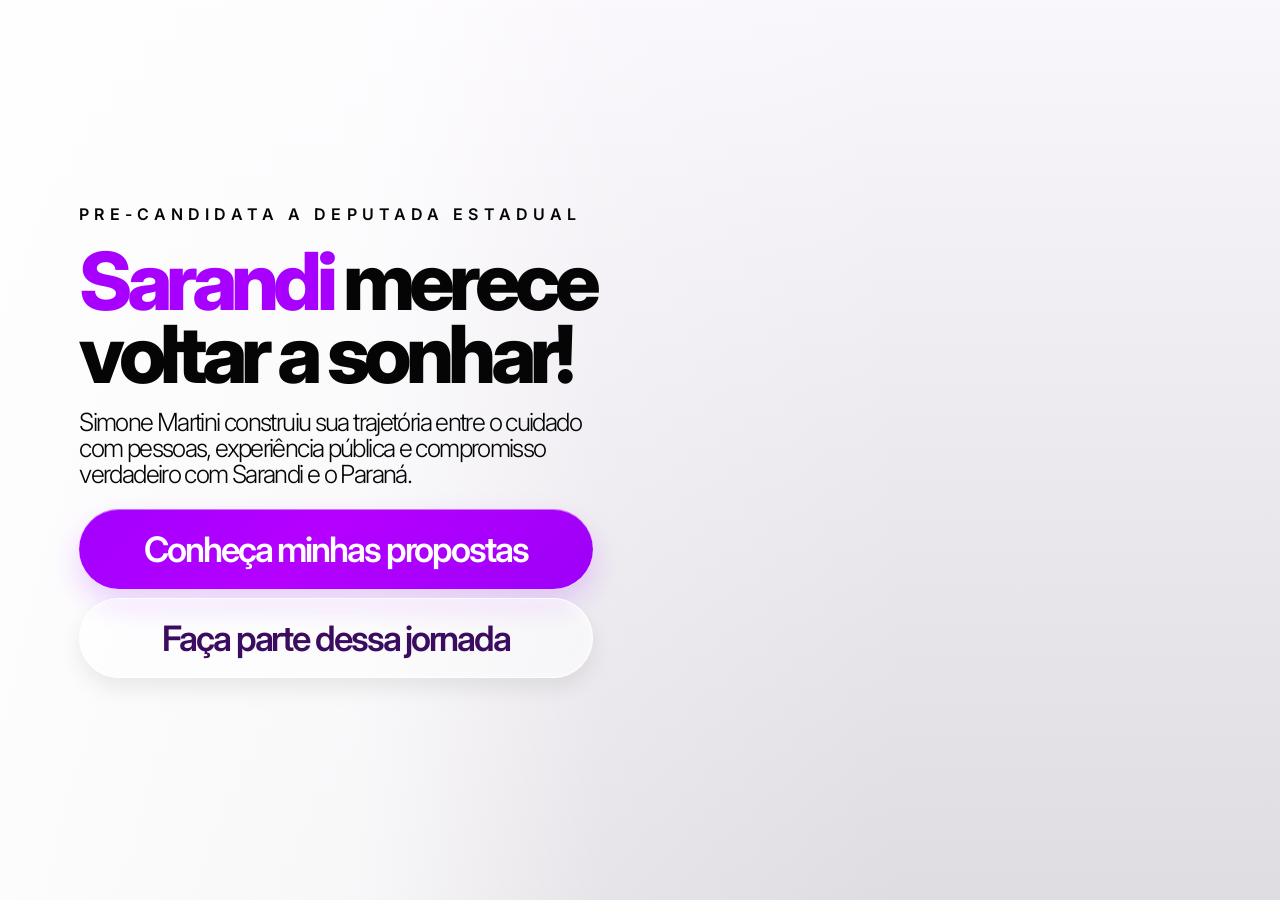
==== index.html @ bd4220bf "Add files via upload" ====
<!DOCTYPE html>
<html lang="pt-BR">
<head>
  <meta charset="UTF-8" />
  <meta name="viewport" content="width=device-width, initial-scale=1.0" />
  <meta name="description" content="Simone Martini - Pré-candidata a deputada estadual. Sarandi merece voltar a sonhar." />
  <title>Simone Martini | Pré-candidata a Deputada Estadual</title>

  <link rel="preconnect" href="https://fonts.googleapis.com">
  <link rel="preconnect" href="https://fonts.gstatic.com" crossorigin>
  <link href="https://fonts.googleapis.com/css2?family=Inter:wght@300;600;700;800&display=swap" rel="stylesheet">
  <link rel="stylesheet" href="assets/css/style.css" />
</head>
<body>
  <main class="page-wrapper">
    <section class="hero" id="inicio" aria-label="Primeira seção Simone Martini">
      <div class="hero__background" aria-hidden="true"></div>
      <div class="hero__overlay" aria-hidden="true"></div>

      <div class="hero__content">
        <p class="hero__eyebrow reveal reveal-1">Pre-candidata a deputada estadual</p>

        <h1 class="hero__title reveal reveal-2">
          <span>Sarandi</span> merece<br>
          voltar a sonhar!
        </h1>

        <p class="hero__subtitle reveal reveal-3">
          Simone Martini construiu sua trajetória entre o cuidado com pessoas, experiência pública e compromisso verdadeiro com Sarandi e o Paraná.
        </p>

        <div class="hero__actions reveal reveal-4">
          <a class="btn btn--primary" href="#propostas">Conheça minhas propostas</a>
          <a class="btn btn--secondary" href="#jornada">Faça parte dessa jornada</a>
        </div>
      </div>
    </section>
  </main>
</body>
</html>
---- assets/css/style.css ----
:root {
  --purple: #a700ff;
  --purple-dark: #3b0c5f;
  --text: #050505;
  --white: #ffffff;
  --soft-white: rgba(255, 255, 255, 0.82);
  --max-content: 1280px;
}

* {
  box-sizing: border-box;
  margin: 0;
  padding: 0;
}

html {
  scroll-behavior: smooth;
}

body {
  min-height: 100vh;
  font-family: "Inter", Arial, sans-serif;
  color: var(--text);
  background: #f8f4fb;
}

a {
  color: inherit;
  text-decoration: none;
}

.page-wrapper {
  width: 100%;
  overflow: hidden;
}

.hero {
  position: relative;
  min-height: 100vh;
  width: 100%;
  display: flex;
  align-items: center;
  isolation: isolate;
  overflow: hidden;
}

.hero__background {
  position: absolute;
  inset: 0;
  z-index: -3;
  background-image: url("../img/simone-hero.png");
  background-size: cover;
  background-position: center right;
  background-repeat: no-repeat;
  transform: scale(1.01);
}

.hero__overlay {
  position: absolute;
  inset: 0;
  z-index: -2;
  background:
    linear-gradient(90deg,
      rgba(255, 255, 255, 0.92) 0%,
      rgba(255, 255, 255, 0.78) 28%,
      rgba(255, 255, 255, 0.25) 47%,
      rgba(255, 255, 255, 0.02) 70%),
    linear-gradient(180deg,
      rgba(255, 255, 255, 0.16) 0%,
      rgba(0, 0, 0, 0.10) 100%);
}

.hero__content {
  width: min(100%, var(--max-content));
  margin: 0 auto;
  padding: 0 6.2vw;
  transform: translateY(-8px);
}

.hero__eyebrow {
  font-size: 16px;
  line-height: 1;
  letter-spacing: 0.32em;
  text-transform: uppercase;
  font-weight: 600;
  margin-bottom: 22px;
}

.hero__title {
  max-width: 640px;
  font-size: 80px;
  line-height: 0.92;
  letter-spacing: -0.07em;
  font-weight: 800;
  margin-bottom: 18px;
}

.hero__title span {
  color: var(--purple);
}

.hero__subtitle {
  max-width: 520px;
  font-size: 25px;
  line-height: 1.05;
  letter-spacing: -0.065em;
  font-weight: 300;
  margin-bottom: 22px;
}

.hero__actions {
  width: min(514px, 100%);
  display: flex;
  flex-direction: column;
  gap: 9px;
}

.btn {
  min-height: 80px;
  width: 100%;
  display: inline-flex;
  align-items: center;
  justify-content: center;
  border-radius: 999px;
  font-size: 35px;
  line-height: 1;
  font-weight: 600;
  letter-spacing: -0.06em;
  transition: transform 0.25s ease, filter 0.25s ease, background 0.25s ease;
  will-change: transform;
}

.btn:hover {
  transform: translateY(-3px);
  filter: brightness(1.03);
}

.btn--primary {
  color: var(--white);
  background: linear-gradient(135deg, #a300ff 0%, #b500ff 45%, #9d00f8 100%);
  box-shadow: inset 0 1px 0 rgba(255,255,255,0.44), 0 14px 30px rgba(148, 0, 255, 0.18);
}

.btn--secondary {
  color: var(--purple-dark);
  background: rgba(255, 255, 255, 0.50);
  border: 1.5px solid rgba(255, 255, 255, 0.95);
  box-shadow: inset 0 1px 16px rgba(255,255,255,0.45), 0 10px 22px rgba(0,0,0,0.08);
  backdrop-filter: blur(9px);
  -webkit-backdrop-filter: blur(9px);
}

.reveal {
  opacity: 0;
  filter: blur(14px);
  transform: translateY(28px);
  animation: cascadeReveal 0.92s cubic-bezier(.22,.85,.25,1) forwards;
}

.reveal-1 { animation-delay: 0.12s; }
.reveal-2 { animation-delay: 0.28s; }
.reveal-3 { animation-delay: 0.44s; }
.reveal-4 { animation-delay: 0.60s; }

@keyframes cascadeReveal {
  to {
    opacity: 1;
    filter: blur(0);
    transform: translateY(0);
  }
}

@media (max-width: 900px) {
  .hero {
    min-height: 100svh;
    align-items: flex-end;
  }

  .hero__background {
    background-size: auto 66%;
    background-position: center top;
    transform: scale(1);
  }

  .hero__overlay {
    background:
      linear-gradient(180deg,
        rgba(255, 214, 146, 0.08) 0%,
        rgba(255, 255, 255, 0.04) 28%,
        rgba(255, 255, 255, 0.68) 52%,
        rgba(251, 246, 255, 0.96) 67%,
        rgba(251, 246, 255, 1) 100%),
      linear-gradient(180deg,
        rgba(0, 0, 0, 0.02) 0%,
        rgba(0, 0, 0, 0.10) 40%,
        rgba(255, 255, 255, 0.00) 100%);
  }

  .hero__content {
    width: 100%;
    padding: 0 26px 66px;
    text-align: center;
    transform: translateY(0);
  }

  .hero__eyebrow {
    font-size: 8px;
    letter-spacing: 0.48em;
    margin-bottom: 16px;
  }

  .hero__title {
    max-width: 350px;
    margin: 0 auto 13px;
    font-size: 40px;
    line-height: 0.94;
    letter-spacing: -0.078em;
  }

  .hero__subtitle {
    max-width: 335px;
    margin: 0 auto 24px;
    font-size: 15px;
    line-height: 1.08;
    letter-spacing: -0.06em;
  }

  .hero__actions {
    width: 100%;
    gap: 10px;
  }

  .btn {
    min-height: 70px;
    font-size: 25px;
    letter-spacing: -0.06em;
  }

  .btn--secondary {
    border: 2px solid var(--purple-dark);
    background: rgba(255, 255, 255, 0.35);
  }
}

@media (max-width: 420px) {
  .hero__background {
    background-size: auto 63%;
  }

  .hero__content {
    padding-inline: 26px;
    padding-bottom: 66px;
  }
}

@media (min-width: 1281px) {
  .hero__content {
    padding-left: 80px;
    padding-right: 80px;
  }
}

@media (prefers-reduced-motion: reduce) {
  html {
    scroll-behavior: auto;
  }

  .reveal {
    opacity: 1;
    filter: none;
    transform: none;
    animation: none;
  }

  .btn {
    transition: none;
  }
}
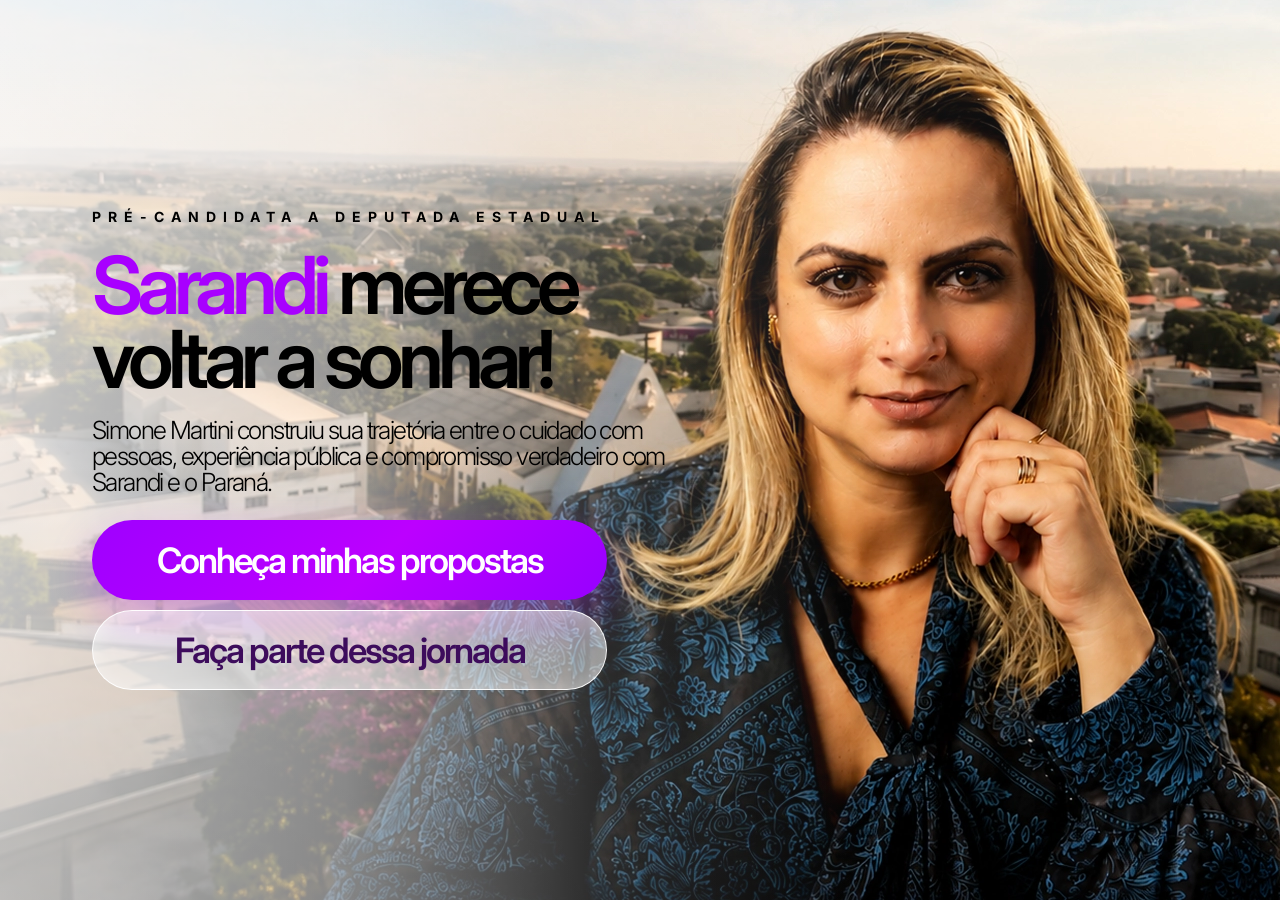
==== commit 6da2a5de: "Update index.html" ====
--- a/index.html
+++ b/index.html
@@ -3,22 +3,331 @@
 <head>
   <meta charset="UTF-8" />
   <meta name="viewport" content="width=device-width, initial-scale=1.0" />
+
+  <title>Simone Martini | Pré-candidata a Deputada Estadual</title>
   <meta name="description" content="Simone Martini - Pré-candidata a deputada estadual. Sarandi merece voltar a sonhar." />
-  <title>Simone Martini | Pré-candidata a Deputada Estadual</title>
 
   <link rel="preconnect" href="https://fonts.googleapis.com">
   <link rel="preconnect" href="https://fonts.gstatic.com" crossorigin>
   <link href="https://fonts.googleapis.com/css2?family=Inter:wght@300;600;700;800&display=swap" rel="stylesheet">
-  <link rel="stylesheet" href="assets/css/style.css" />
+
+  <style>
+    :root {
+      --purple: #a800ff;
+      --purple-dark: #3d0c5c;
+      --black: #050505;
+      --white: #ffffff;
+    }
+
+    * {
+      margin: 0;
+      padding: 0;
+      box-sizing: border-box;
+    }
+
+    html {
+      scroll-behavior: smooth;
+    }
+
+    body {
+      font-family: "Inter", sans-serif;
+      background: #f7f1fb;
+      color: var(--black);
+      overflow-x: hidden;
+    }
+
+    a {
+      color: inherit;
+      text-decoration: none;
+    }
+
+    .hero {
+      position: relative;
+      width: 100%;
+      min-height: 100vh;
+      overflow: hidden;
+      display: flex;
+      align-items: center;
+    }
+
+    .hero__media {
+      position: absolute;
+      inset: 0;
+      z-index: 1;
+    }
+
+    .hero__media img {
+      width: 100%;
+      height: 100%;
+      object-fit: cover;
+      object-position: center center;
+      display: block;
+    }
+
+    .hero::before {
+      content: "";
+      position: absolute;
+      inset: 0;
+      z-index: 2;
+      background:
+        linear-gradient(
+          90deg,
+          rgba(255,255,255,0.78) 0%,
+          rgba(255,255,255,0.58) 27%,
+          rgba(255,255,255,0.18) 47%,
+          rgba(255,255,255,0.00) 68%
+        );
+      pointer-events: none;
+    }
+
+    .hero::after {
+      content: "";
+      position: absolute;
+      inset: 0;
+      z-index: 3;
+      background:
+        linear-gradient(
+          180deg,
+          rgba(255,255,255,0.08) 0%,
+          rgba(255,255,255,0.00) 48%,
+          rgba(0,0,0,0.10) 100%
+        );
+      pointer-events: none;
+    }
+
+    .hero__content {
+      position: relative;
+      z-index: 4;
+      width: min(100%, 1280px);
+      margin: 0 auto;
+      padding: 0 0 0 92px;
+      max-width: 1280px;
+    }
+
+    .hero__eyebrow {
+      font-size: 14px;
+      line-height: 1;
+      font-weight: 700;
+      letter-spacing: 7px;
+      text-transform: uppercase;
+      margin-bottom: 24px;
+      color: #000;
+    }
+
+    .hero__title {
+      font-size: 80px;
+      line-height: 0.92;
+      letter-spacing: -6px;
+      font-weight: 600;
+      color: #000;
+      margin-bottom: 22px;
+      max-width: 650px;
+    }
+
+    .hero__title span {
+      color: var(--purple);
+    }
+
+    .hero__subtitle {
+      font-size: 25px;
+      line-height: 1.04;
+      font-weight: 300;
+      letter-spacing: -1.6px;
+      max-width: 575px;
+      color: #000;
+      margin-bottom: 25px;
+    }
+
+    .hero__actions {
+      display: flex;
+      flex-direction: column;
+      gap: 10px;
+      width: 515px;
+      max-width: 100%;
+    }
+
+    .btn {
+      width: 100%;
+      min-height: 80px;
+      border-radius: 999px;
+      display: flex;
+      align-items: center;
+      justify-content: center;
+      font-size: 35px;
+      line-height: 1;
+      font-weight: 600;
+      letter-spacing: -2px;
+      transition: transform .25s ease, filter .25s ease, background .25s ease;
+      will-change: transform;
+    }
+
+    .btn:hover {
+      transform: translateY(-3px);
+      filter: brightness(1.04);
+    }
+
+    .btn--primary {
+      color: #fff;
+      background: linear-gradient(135deg, #9f00ff 0%, #bc00ff 55%, #9700ff 100%);
+      box-shadow: 0 18px 45px rgba(160, 0, 255, 0.28);
+    }
+
+    .btn--secondary {
+      color: var(--purple-dark);
+      background: rgba(255,255,255,0.45);
+      border: 1.8px solid rgba(255,255,255,0.95);
+      backdrop-filter: blur(14px);
+      -webkit-backdrop-filter: blur(14px);
+      box-shadow: inset 0 0 20px rgba(255,255,255,0.35);
+    }
+
+    .reveal {
+      opacity: 0;
+      filter: blur(18px);
+      transform: translateY(34px);
+      animation: cascadeReveal .9s cubic-bezier(.2,.75,.22,1) forwards;
+    }
+
+    .reveal-1 { animation-delay: .12s; }
+    .reveal-2 { animation-delay: .28s; }
+    .reveal-3 { animation-delay: .44s; }
+    .reveal-4 { animation-delay: .60s; }
+
+    @keyframes cascadeReveal {
+      to {
+        opacity: 1;
+        filter: blur(0);
+        transform: translateY(0);
+      }
+    }
+
+    @media (max-width: 900px) {
+      .hero {
+        min-height: 100svh;
+        align-items: flex-end;
+        background: #f9f2fb;
+      }
+
+      .hero__media img {
+        object-position: top center;
+      }
+
+      .hero::before {
+        background:
+          linear-gradient(
+            180deg,
+            rgba(0,0,0,0.00) 0%,
+            rgba(0,0,0,0.02) 36%,
+            rgba(247,241,251,0.35) 50%,
+            rgba(247,241,251,0.84) 61%,
+            rgba(247,241,251,0.98) 76%,
+            #f7f1fb 100%
+          );
+      }
+
+      .hero::after {
+        background:
+          radial-gradient(
+            circle at 50% 58%,
+            rgba(255,255,255,0.68) 0%,
+            rgba(255,255,255,0.26) 26%,
+            rgba(255,255,255,0.00) 48%
+          );
+        backdrop-filter: blur(0px);
+        -webkit-backdrop-filter: blur(0px);
+      }
+
+      .hero__content {
+        width: 100%;
+        padding: 0 26px 54px;
+        text-align: center;
+        display: flex;
+        flex-direction: column;
+        align-items: center;
+      }
+
+      .hero__eyebrow {
+        font-size: 7px;
+        letter-spacing: 5px;
+        margin-bottom: 18px;
+        font-weight: 700;
+      }
+
+      .hero__title {
+        font-size: 40px;
+        line-height: 0.95;
+        letter-spacing: -3.2px;
+        margin-bottom: 15px;
+        max-width: 360px;
+      }
+
+      .hero__subtitle {
+        font-size: 15px;
+        line-height: 1.07;
+        letter-spacing: -0.9px;
+        max-width: 330px;
+        margin-bottom: 24px;
+      }
+
+      .hero__actions {
+        width: 100%;
+        gap: 12px;
+      }
+
+      .btn {
+        min-height: 70px;
+        font-size: 25px;
+        letter-spacing: -1.5px;
+      }
+
+      .btn--secondary {
+        border: 2px solid var(--purple-dark);
+        background: rgba(255,255,255,0.42);
+      }
+    }
+
+    @media (max-width: 390px) {
+      .hero__content {
+        padding-left: 22px;
+        padding-right: 22px;
+        padding-bottom: 44px;
+      }
+
+      .hero__title {
+        font-size: 38px;
+      }
+
+      .btn {
+        font-size: 23px;
+        min-height: 66px;
+      }
+    }
+
+    @media (prefers-reduced-motion: reduce) {
+      .reveal {
+        animation: none;
+        opacity: 1;
+        filter: none;
+        transform: none;
+      }
+
+      .btn {
+        transition: none;
+      }
+    }
+  </style>
 </head>
+
 <body>
-  <main class="page-wrapper">
+  <main>
     <section class="hero" id="inicio" aria-label="Primeira seção Simone Martini">
-      <div class="hero__background" aria-hidden="true"></div>
-      <div class="hero__overlay" aria-hidden="true"></div>
+      <picture class="hero__media" aria-hidden="true">
+        <source media="(max-width: 900px)" srcset="assets/img/PARTE 1 PHONE.webp">
+        <img src="assets/img/PARTE 1 DESKTOP.webp" alt="">
+      </picture>
 
       <div class="hero__content">
-        <p class="hero__eyebrow reveal reveal-1">Pre-candidata a deputada estadual</p>
+        <p class="hero__eyebrow reveal reveal-1">Pré-candidata a deputada estadual</p>
 
         <h1 class="hero__title reveal reveal-2">
           <span>Sarandi</span> merece<br>
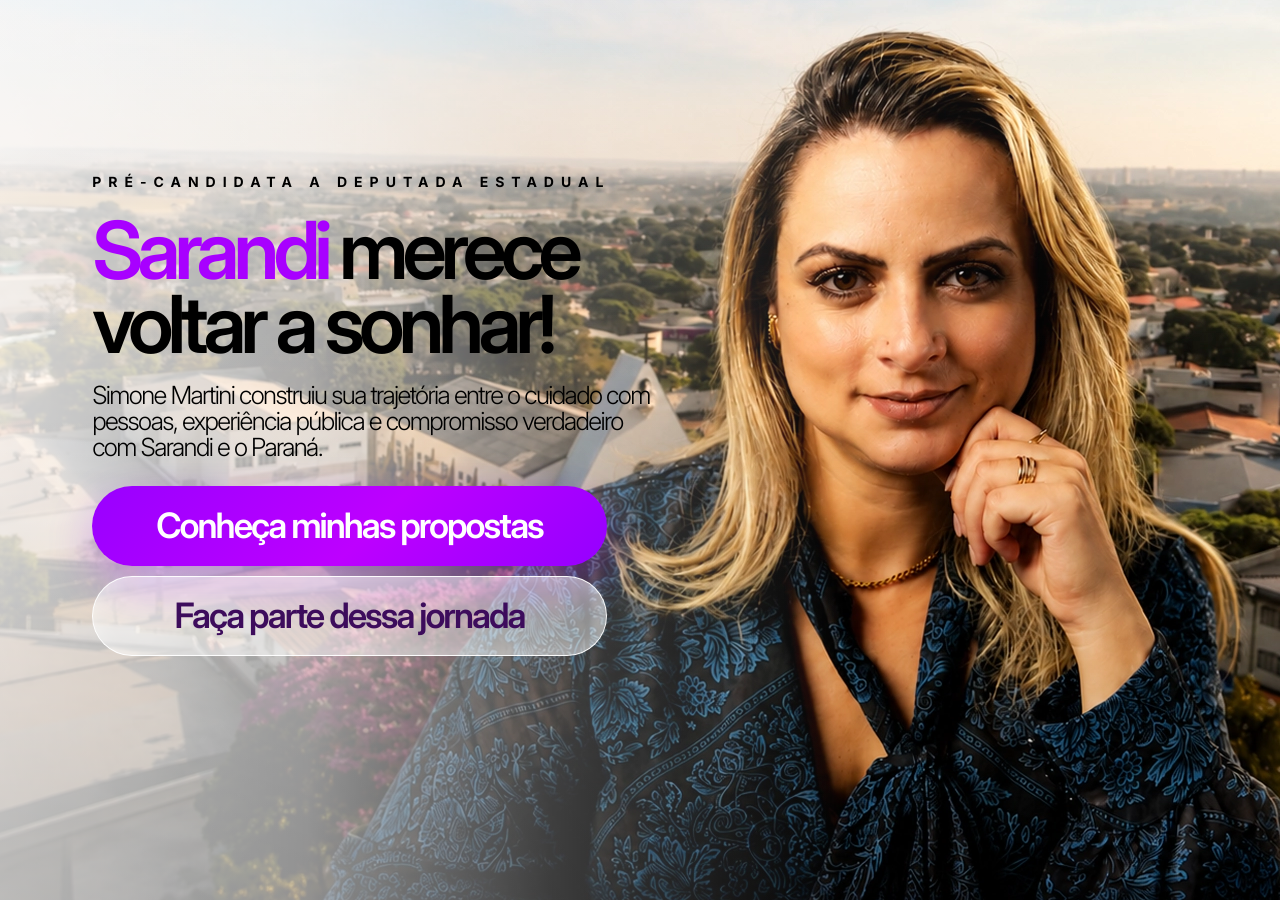
==== commit 7a7f5fa5: "Add files via upload" ====
--- a/index.html
+++ b/index.html
@@ -3,13 +3,12 @@
 <head>
   <meta charset="UTF-8" />
   <meta name="viewport" content="width=device-width, initial-scale=1.0" />
-
+  <meta name="description" content="Simone Martini - Pré-candidata a deputada estadual. Sarandi merece voltar a sonhar." />
   <title>Simone Martini | Pré-candidata a Deputada Estadual</title>
-  <meta name="description" content="Simone Martini - Pré-candidata a deputada estadual. Sarandi merece voltar a sonhar." />
-
-  <link rel="preconnect" href="https://fonts.googleapis.com">
-  <link rel="preconnect" href="https://fonts.gstatic.com" crossorigin>
-  <link href="https://fonts.googleapis.com/css2?family=Inter:wght@300;600;700;800&display=swap" rel="stylesheet">
+
+  <link rel="preconnect" href="https://fonts.googleapis.com" />
+  <link rel="preconnect" href="https://fonts.gstatic.com" crossorigin />
+  <link href="https://fonts.googleapis.com/css2?family=Inter:wght@300;600;700;800&display=swap" rel="stylesheet" />
 
   <style>
     :root {
@@ -17,6 +16,7 @@
       --purple-dark: #3d0c5c;
       --black: #050505;
       --white: #ffffff;
+      --page-bg: #f7f1fb;
     }
 
     * {
@@ -30,10 +30,13 @@
     }
 
     body {
-      font-family: "Inter", sans-serif;
-      background: #f7f1fb;
+      min-width: 320px;
+      font-family: "Inter", Arial, sans-serif;
+      background: var(--page-bg);
       color: var(--black);
       overflow-x: hidden;
+      -webkit-font-smoothing: antialiased;
+      text-rendering: geometricPrecision;
     }
 
     a {
@@ -45,83 +48,85 @@
       position: relative;
       width: 100%;
       min-height: 100vh;
+      min-height: 100svh;
       overflow: hidden;
       display: flex;
       align-items: center;
+      isolation: isolate;
+      background: var(--page-bg);
     }
 
     .hero__media {
       position: absolute;
       inset: 0;
-      z-index: 1;
+      z-index: -3;
     }
 
     .hero__media img {
       width: 100%;
       height: 100%;
+      display: block;
       object-fit: cover;
       object-position: center center;
-      display: block;
     }
 
     .hero::before {
       content: "";
       position: absolute;
       inset: 0;
-      z-index: 2;
+      z-index: -2;
+      pointer-events: none;
       background:
         linear-gradient(
           90deg,
-          rgba(255,255,255,0.78) 0%,
-          rgba(255,255,255,0.58) 27%,
-          rgba(255,255,255,0.18) 47%,
-          rgba(255,255,255,0.00) 68%
+          rgba(255, 255, 255, 0.82) 0%,
+          rgba(255, 255, 255, 0.66) 24%,
+          rgba(255, 255, 255, 0.28) 43%,
+          rgba(255, 255, 255, 0.00) 66%
         );
-      pointer-events: none;
     }
 
     .hero::after {
       content: "";
       position: absolute;
       inset: 0;
-      z-index: 3;
+      z-index: -1;
+      pointer-events: none;
       background:
         linear-gradient(
           180deg,
-          rgba(255,255,255,0.08) 0%,
-          rgba(255,255,255,0.00) 48%,
-          rgba(0,0,0,0.10) 100%
+          rgba(255, 255, 255, 0.06) 0%,
+          rgba(255, 255, 255, 0.00) 46%,
+          rgba(0, 0, 0, 0.14) 100%
         );
-      pointer-events: none;
     }
 
     .hero__content {
-      position: relative;
-      z-index: 4;
       width: min(100%, 1280px);
       margin: 0 auto;
-      padding: 0 0 0 92px;
-      max-width: 1280px;
+      padding-left: clamp(52px, 7.2vw, 96px);
+      padding-right: 32px;
+      transform: translateY(-34px);
     }
 
     .hero__eyebrow {
+      margin-bottom: 24px;
       font-size: 14px;
       line-height: 1;
       font-weight: 700;
       letter-spacing: 7px;
       text-transform: uppercase;
-      margin-bottom: 24px;
-      color: #000;
+      color: #000000;
     }
 
     .hero__title {
+      max-width: 660px;
+      margin-bottom: 22px;
       font-size: 80px;
       line-height: 0.92;
+      font-weight: 600;
       letter-spacing: -6px;
-      font-weight: 600;
-      color: #000;
-      margin-bottom: 22px;
-      max-width: 650px;
+      color: #000000;
     }
 
     .hero__title span {
@@ -129,35 +134,37 @@
     }
 
     .hero__subtitle {
+      max-width: 575px;
+      margin-bottom: 25px;
       font-size: 25px;
       line-height: 1.04;
       font-weight: 300;
       letter-spacing: -1.6px;
-      max-width: 575px;
-      color: #000;
-      margin-bottom: 25px;
+      color: #000000;
     }
 
     .hero__actions {
+      width: 515px;
+      max-width: 100%;
       display: flex;
       flex-direction: column;
       gap: 10px;
-      width: 515px;
-      max-width: 100%;
     }
 
     .btn {
       width: 100%;
       min-height: 80px;
+      padding: 14px 28px;
       border-radius: 999px;
       display: flex;
       align-items: center;
       justify-content: center;
+      text-align: center;
       font-size: 35px;
       line-height: 1;
       font-weight: 600;
       letter-spacing: -2px;
-      transition: transform .25s ease, filter .25s ease, background .25s ease;
+      transition: transform 0.25s ease, filter 0.25s ease, box-shadow 0.25s ease;
       will-change: transform;
     }
 
@@ -167,31 +174,31 @@
     }
 
     .btn--primary {
-      color: #fff;
-      background: linear-gradient(135deg, #9f00ff 0%, #bc00ff 55%, #9700ff 100%);
+      color: #ffffff;
+      background: linear-gradient(135deg, #9900ff 0%, #bd00ff 54%, #9500ff 100%);
       box-shadow: 0 18px 45px rgba(160, 0, 255, 0.28);
     }
 
     .btn--secondary {
       color: var(--purple-dark);
-      background: rgba(255,255,255,0.45);
-      border: 1.8px solid rgba(255,255,255,0.95);
+      background: rgba(255, 255, 255, 0.43);
+      border: 1.8px solid rgba(255, 255, 255, 0.96);
+      box-shadow: inset 0 0 20px rgba(255, 255, 255, 0.35);
       backdrop-filter: blur(14px);
       -webkit-backdrop-filter: blur(14px);
-      box-shadow: inset 0 0 20px rgba(255,255,255,0.35);
     }
 
     .reveal {
       opacity: 0;
       filter: blur(18px);
       transform: translateY(34px);
-      animation: cascadeReveal .9s cubic-bezier(.2,.75,.22,1) forwards;
-    }
-
-    .reveal-1 { animation-delay: .12s; }
-    .reveal-2 { animation-delay: .28s; }
-    .reveal-3 { animation-delay: .44s; }
-    .reveal-4 { animation-delay: .60s; }
+      animation: cascadeReveal 0.9s cubic-bezier(.2,.75,.22,1) forwards;
+    }
+
+    .reveal-1 { animation-delay: 0.10s; }
+    .reveal-2 { animation-delay: 0.26s; }
+    .reveal-3 { animation-delay: 0.42s; }
+    .reveal-4 { animation-delay: 0.58s; }
 
     @keyframes cascadeReveal {
       to {
@@ -203,9 +210,9 @@
 
     @media (max-width: 900px) {
       .hero {
+        min-height: 100vh;
         min-height: 100svh;
         align-items: flex-end;
-        background: #f9f2fb;
       }
 
       .hero__media img {
@@ -216,11 +223,11 @@
         background:
           linear-gradient(
             180deg,
-            rgba(0,0,0,0.00) 0%,
-            rgba(0,0,0,0.02) 36%,
-            rgba(247,241,251,0.35) 50%,
-            rgba(247,241,251,0.84) 61%,
-            rgba(247,241,251,0.98) 76%,
+            rgba(0, 0, 0, 0.00) 0%,
+            rgba(0, 0, 0, 0.01) 34%,
+            rgba(247, 241, 251, 0.28) 49%,
+            rgba(247, 241, 251, 0.86) 62%,
+            rgba(247, 241, 251, 0.98) 77%,
             #f7f1fb 100%
           );
       }
@@ -229,17 +236,16 @@
         background:
           radial-gradient(
             circle at 50% 58%,
-            rgba(255,255,255,0.68) 0%,
-            rgba(255,255,255,0.26) 26%,
-            rgba(255,255,255,0.00) 48%
+            rgba(255, 255, 255, 0.66) 0%,
+            rgba(255, 255, 255, 0.28) 27%,
+            rgba(255, 255, 255, 0.00) 50%
           );
-        backdrop-filter: blur(0px);
-        -webkit-backdrop-filter: blur(0px);
       }
 
       .hero__content {
         width: 100%;
         padding: 0 26px 54px;
+        transform: none;
         text-align: center;
         display: flex;
         flex-direction: column;
@@ -247,26 +253,29 @@
       }
 
       .hero__eyebrow {
+        margin-bottom: 18px;
         font-size: 7px;
+        line-height: 1;
+        font-weight: 700;
         letter-spacing: 5px;
-        margin-bottom: 18px;
-        font-weight: 700;
       }
 
       .hero__title {
+        max-width: 360px;
+        margin-bottom: 15px;
         font-size: 40px;
         line-height: 0.95;
+        font-weight: 600;
         letter-spacing: -3.2px;
-        margin-bottom: 15px;
-        max-width: 360px;
       }
 
       .hero__subtitle {
+        max-width: 330px;
+        margin-bottom: 24px;
         font-size: 15px;
         line-height: 1.07;
+        font-weight: 300;
         letter-spacing: -0.9px;
-        max-width: 330px;
-        margin-bottom: 24px;
       }
 
       .hero__actions {
@@ -276,13 +285,18 @@
 
       .btn {
         min-height: 70px;
+        padding: 14px 22px;
         font-size: 25px;
+        line-height: 1;
+        font-weight: 600;
         letter-spacing: -1.5px;
       }
 
       .btn--secondary {
+        color: var(--purple-dark);
         border: 2px solid var(--purple-dark);
-        background: rgba(255,255,255,0.42);
+        background: rgba(255, 255, 255, 0.42);
+        box-shadow: inset 0 0 18px rgba(255, 255, 255, 0.35);
       }
     }
 
@@ -298,17 +312,27 @@
       }
 
       .btn {
+        min-height: 66px;
         font-size: 23px;
-        min-height: 66px;
+      }
+    }
+
+    @media (min-width: 1500px) {
+      .hero__content {
+        width: min(100%, 1440px);
       }
     }
 
     @media (prefers-reduced-motion: reduce) {
+      html {
+        scroll-behavior: auto;
+      }
+
       .reveal {
-        animation: none;
         opacity: 1;
         filter: none;
         transform: none;
+        animation: none;
       }
 
       .btn {
@@ -317,20 +341,19 @@
     }
   </style>
 </head>
-
 <body>
   <main>
     <section class="hero" id="inicio" aria-label="Primeira seção Simone Martini">
       <picture class="hero__media" aria-hidden="true">
-        <source media="(max-width: 900px)" srcset="assets/img/PARTE 1 PHONE.webp">
-        <img src="assets/img/PARTE 1 DESKTOP.webp" alt="">
+        <source media="(max-width: 900px)" srcset="assets/img/simone-mobile.webp" />
+        <img src="assets/img/simone-desktop.webp" alt="" loading="eager" decoding="async" />
       </picture>
 
       <div class="hero__content">
         <p class="hero__eyebrow reveal reveal-1">Pré-candidata a deputada estadual</p>
 
         <h1 class="hero__title reveal reveal-2">
-          <span>Sarandi</span> merece<br>
+          <span>Sarandi</span> merece<br />
           voltar a sonhar!
         </h1>
 
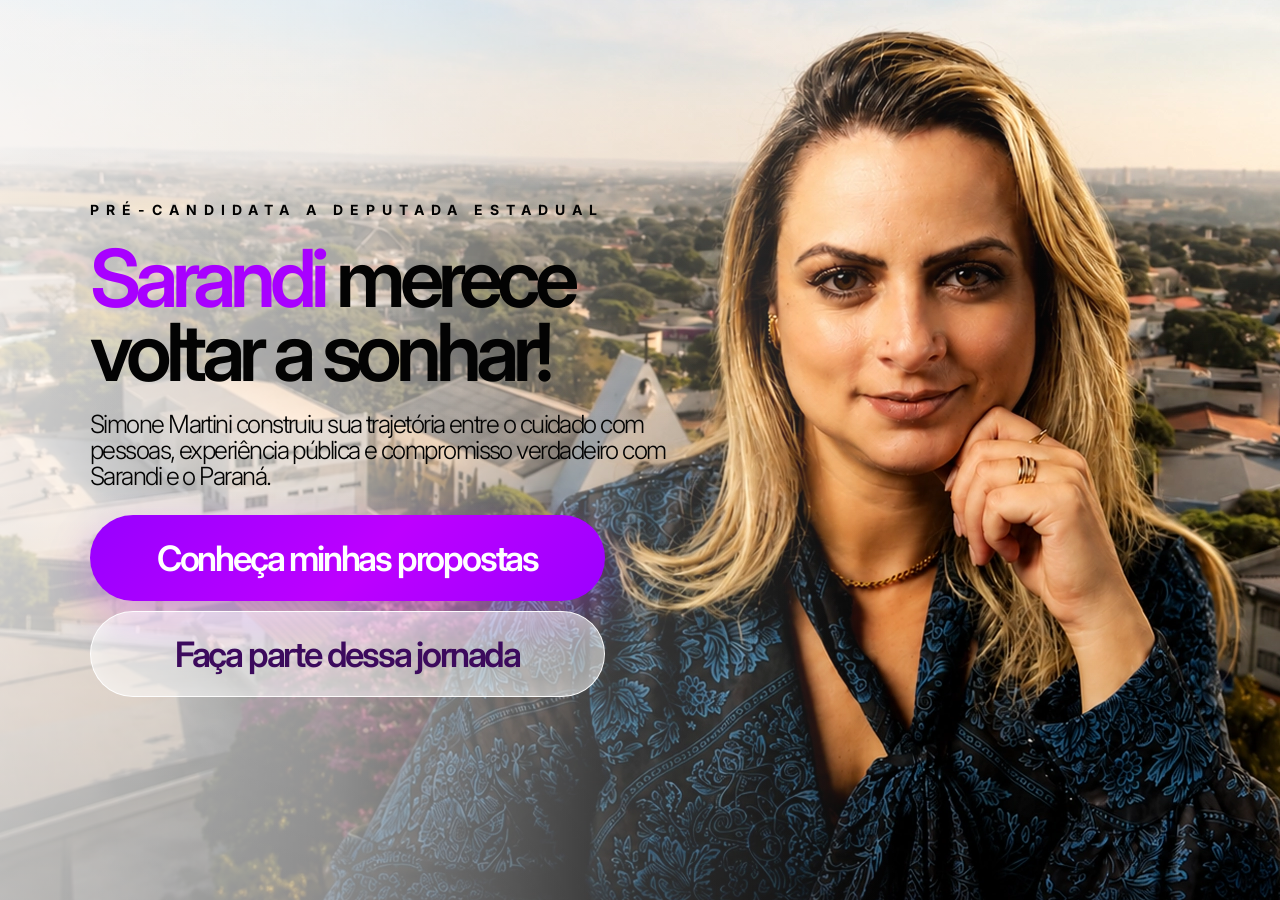
==== commit a8c8ed0f: "Add files via upload" ====
--- a/index.html
+++ b/index.html
@@ -3,66 +3,54 @@
 <head>
   <meta charset="UTF-8" />
   <meta name="viewport" content="width=device-width, initial-scale=1.0" />
+  <title>Simone Martini | Pré-candidata a Deputada Estadual</title>
   <meta name="description" content="Simone Martini - Pré-candidata a deputada estadual. Sarandi merece voltar a sonhar." />
-  <title>Simone Martini | Pré-candidata a Deputada Estadual</title>
-
-  <link rel="preconnect" href="https://fonts.googleapis.com" />
-  <link rel="preconnect" href="https://fonts.gstatic.com" crossorigin />
-  <link href="https://fonts.googleapis.com/css2?family=Inter:wght@300;600;700;800&display=swap" rel="stylesheet" />
+
+  <link rel="preconnect" href="https://fonts.googleapis.com">
+  <link rel="preconnect" href="https://fonts.gstatic.com" crossorigin>
+  <link href="https://fonts.googleapis.com/css2?family=Inter:wght@300;600;700;800&display=swap" rel="stylesheet">
 
   <style>
     :root {
       --purple: #a800ff;
-      --purple-dark: #3d0c5c;
-      --black: #050505;
-      --white: #ffffff;
-      --page-bg: #f7f1fb;
-    }
-
-    * {
-      margin: 0;
-      padding: 0;
-      box-sizing: border-box;
-    }
-
-    html {
-      scroll-behavior: smooth;
-    }
+      --purple-2: #bd00ff;
+      --purple-dark: #3c0a5d;
+      --black: #030303;
+      --soft-bg: #f8f1fb;
+    }
+
+    * { margin: 0; padding: 0; box-sizing: border-box; }
+
+    html { scroll-behavior: smooth; }
 
     body {
-      min-width: 320px;
       font-family: "Inter", Arial, sans-serif;
-      background: var(--page-bg);
       color: var(--black);
+      background: var(--soft-bg);
       overflow-x: hidden;
-      -webkit-font-smoothing: antialiased;
-      text-rendering: geometricPrecision;
-    }
-
-    a {
-      color: inherit;
-      text-decoration: none;
-    }
+    }
+
+    a { color: inherit; text-decoration: none; }
 
     .hero {
       position: relative;
       width: 100%;
       min-height: 100vh;
-      min-height: 100svh;
       overflow: hidden;
       display: flex;
       align-items: center;
       isolation: isolate;
-      background: var(--page-bg);
-    }
-
-    .hero__media {
+    }
+
+    .hero__picture {
       position: absolute;
       inset: 0;
+      width: 100%;
+      height: 100%;
       z-index: -3;
     }
 
-    .hero__media img {
+    .hero__picture img {
       width: 100%;
       height: 100%;
       display: block;
@@ -76,14 +64,13 @@
       inset: 0;
       z-index: -2;
       pointer-events: none;
-      background:
-        linear-gradient(
-          90deg,
-          rgba(255, 255, 255, 0.82) 0%,
-          rgba(255, 255, 255, 0.66) 24%,
-          rgba(255, 255, 255, 0.28) 43%,
-          rgba(255, 255, 255, 0.00) 66%
-        );
+      background: linear-gradient(
+        90deg,
+        rgba(255,255,255,.80) 0%,
+        rgba(255,255,255,.62) 26%,
+        rgba(255,255,255,.23) 49%,
+        rgba(255,255,255,0) 70%
+      );
     }
 
     .hero::after {
@@ -92,60 +79,52 @@
       inset: 0;
       z-index: -1;
       pointer-events: none;
-      background:
-        linear-gradient(
-          180deg,
-          rgba(255, 255, 255, 0.06) 0%,
-          rgba(255, 255, 255, 0.00) 46%,
-          rgba(0, 0, 0, 0.14) 100%
-        );
+      background: linear-gradient(
+        180deg,
+        rgba(255,255,255,.05) 0%,
+        rgba(255,255,255,0) 54%,
+        rgba(0,0,0,.12) 100%
+      );
     }
 
     .hero__content {
       width: min(100%, 1280px);
       margin: 0 auto;
-      padding-left: clamp(52px, 7.2vw, 96px);
-      padding-right: 32px;
-      transform: translateY(-34px);
+      padding: 0 0 0 90px;
     }
 
     .hero__eyebrow {
-      margin-bottom: 24px;
       font-size: 14px;
       line-height: 1;
       font-weight: 700;
       letter-spacing: 7px;
       text-transform: uppercase;
-      color: #000000;
+      margin-bottom: 24px;
     }
 
     .hero__title {
       max-width: 660px;
-      margin-bottom: 22px;
       font-size: 80px;
-      line-height: 0.92;
+      line-height: .92;
       font-weight: 600;
       letter-spacing: -6px;
-      color: #000000;
-    }
-
-    .hero__title span {
-      color: var(--purple);
-    }
+      margin-bottom: 23px;
+    }
+
+    .hero__title span { color: var(--purple); }
 
     .hero__subtitle {
-      max-width: 575px;
-      margin-bottom: 25px;
+      max-width: 580px;
       font-size: 25px;
       line-height: 1.04;
       font-weight: 300;
-      letter-spacing: -1.6px;
-      color: #000000;
+      letter-spacing: -1.55px;
+      margin-bottom: 26px;
     }
 
     .hero__actions {
       width: 515px;
-      max-width: 100%;
+      max-width: calc(100vw - 48px);
       display: flex;
       flex-direction: column;
       gap: 10px;
@@ -153,8 +132,7 @@
 
     .btn {
       width: 100%;
-      min-height: 80px;
-      padding: 14px 28px;
+      min-height: 86px;
       border-radius: 999px;
       display: flex;
       align-items: center;
@@ -163,89 +141,75 @@
       font-size: 35px;
       line-height: 1;
       font-weight: 600;
-      letter-spacing: -2px;
-      transition: transform 0.25s ease, filter 0.25s ease, box-shadow 0.25s ease;
-      will-change: transform;
-    }
-
-    .btn:hover {
-      transform: translateY(-3px);
-      filter: brightness(1.04);
-    }
+      letter-spacing: -2.2px;
+      transition: transform .25s ease, filter .25s ease;
+    }
+
+    .btn:hover { transform: translateY(-3px); filter: brightness(1.04); }
 
     .btn--primary {
-      color: #ffffff;
-      background: linear-gradient(135deg, #9900ff 0%, #bd00ff 54%, #9500ff 100%);
-      box-shadow: 0 18px 45px rgba(160, 0, 255, 0.28);
+      color: #fff;
+      background: linear-gradient(135deg, #9800ff 0%, var(--purple-2) 54%, #9c00ff 100%);
+      box-shadow: 0 18px 45px rgba(168,0,255,.26);
     }
 
     .btn--secondary {
       color: var(--purple-dark);
-      background: rgba(255, 255, 255, 0.43);
-      border: 1.8px solid rgba(255, 255, 255, 0.96);
-      box-shadow: inset 0 0 20px rgba(255, 255, 255, 0.35);
-      backdrop-filter: blur(14px);
-      -webkit-backdrop-filter: blur(14px);
+      background: rgba(255,255,255,.46);
+      border: 1.7px solid rgba(255,255,255,.95);
+      box-shadow: inset 0 0 24px rgba(255,255,255,.38);
+      backdrop-filter: blur(16px);
+      -webkit-backdrop-filter: blur(16px);
     }
 
     .reveal {
       opacity: 0;
+      transform: translateY(34px);
       filter: blur(18px);
-      transform: translateY(34px);
-      animation: cascadeReveal 0.9s cubic-bezier(.2,.75,.22,1) forwards;
-    }
-
-    .reveal-1 { animation-delay: 0.10s; }
-    .reveal-2 { animation-delay: 0.26s; }
-    .reveal-3 { animation-delay: 0.42s; }
-    .reveal-4 { animation-delay: 0.58s; }
-
-    @keyframes cascadeReveal {
-      to {
-        opacity: 1;
-        filter: blur(0);
-        transform: translateY(0);
-      }
+      animation: revealCascade .9s cubic-bezier(.18,.78,.22,1) forwards;
+    }
+
+    .reveal-1 { animation-delay: .10s; }
+    .reveal-2 { animation-delay: .26s; }
+    .reveal-3 { animation-delay: .42s; }
+    .reveal-4 { animation-delay: .58s; }
+
+    @keyframes revealCascade {
+      to { opacity: 1; transform: translateY(0); filter: blur(0); }
     }
 
     @media (max-width: 900px) {
       .hero {
-        min-height: 100vh;
         min-height: 100svh;
         align-items: flex-end;
       }
 
-      .hero__media img {
-        object-position: top center;
-      }
+      .hero__picture img { object-position: top center; }
 
       .hero::before {
-        background:
-          linear-gradient(
-            180deg,
-            rgba(0, 0, 0, 0.00) 0%,
-            rgba(0, 0, 0, 0.01) 34%,
-            rgba(247, 241, 251, 0.28) 49%,
-            rgba(247, 241, 251, 0.86) 62%,
-            rgba(247, 241, 251, 0.98) 77%,
-            #f7f1fb 100%
-          );
+        background: linear-gradient(
+          180deg,
+          rgba(0,0,0,0) 0%,
+          rgba(0,0,0,0) 34%,
+          rgba(248,241,251,.25) 49%,
+          rgba(248,241,251,.82) 62%,
+          rgba(248,241,251,.98) 78%,
+          #f8f1fb 100%
+        );
       }
 
       .hero::after {
-        background:
-          radial-gradient(
-            circle at 50% 58%,
-            rgba(255, 255, 255, 0.66) 0%,
-            rgba(255, 255, 255, 0.28) 27%,
-            rgba(255, 255, 255, 0.00) 50%
-          );
+        background: radial-gradient(
+          circle at 50% 60%,
+          rgba(255,255,255,.65) 0%,
+          rgba(255,255,255,.27) 27%,
+          rgba(255,255,255,0) 50%
+        );
       }
 
       .hero__content {
         width: 100%;
         padding: 0 26px 54px;
-        transform: none;
         text-align: center;
         display: flex;
         flex-direction: column;
@@ -253,107 +217,73 @@
       }
 
       .hero__eyebrow {
-        margin-bottom: 18px;
         font-size: 7px;
         line-height: 1;
+        letter-spacing: 5px;
         font-weight: 700;
-        letter-spacing: 5px;
+        margin-bottom: 18px;
       }
 
       .hero__title {
         max-width: 360px;
+        font-size: 40px;
+        line-height: .95;
+        letter-spacing: -3.25px;
         margin-bottom: 15px;
-        font-size: 40px;
-        line-height: 0.95;
-        font-weight: 600;
-        letter-spacing: -3.2px;
       }
 
       .hero__subtitle {
-        max-width: 330px;
+        max-width: 335px;
+        font-size: 15px;
+        line-height: 1.08;
+        letter-spacing: -.9px;
         margin-bottom: 24px;
-        font-size: 15px;
-        line-height: 1.07;
-        font-weight: 300;
-        letter-spacing: -0.9px;
       }
 
       .hero__actions {
         width: 100%;
+        max-width: 350px;
         gap: 12px;
       }
 
       .btn {
         min-height: 70px;
-        padding: 14px 22px;
         font-size: 25px;
-        line-height: 1;
-        font-weight: 600;
-        letter-spacing: -1.5px;
+        letter-spacing: -1.55px;
       }
 
       .btn--secondary {
-        color: var(--purple-dark);
         border: 2px solid var(--purple-dark);
-        background: rgba(255, 255, 255, 0.42);
-        box-shadow: inset 0 0 18px rgba(255, 255, 255, 0.35);
+        background: rgba(255,255,255,.45);
       }
     }
 
     @media (max-width: 390px) {
-      .hero__content {
-        padding-left: 22px;
-        padding-right: 22px;
-        padding-bottom: 44px;
-      }
-
-      .hero__title {
-        font-size: 38px;
-      }
-
-      .btn {
-        min-height: 66px;
-        font-size: 23px;
-      }
-    }
-
-    @media (min-width: 1500px) {
-      .hero__content {
-        width: min(100%, 1440px);
-      }
+      .hero__content { padding-left: 22px; padding-right: 22px; padding-bottom: 44px; }
+      .hero__title { font-size: 38px; }
+      .hero__subtitle { font-size: 14.5px; }
+      .btn { min-height: 66px; font-size: 23px; }
     }
 
     @media (prefers-reduced-motion: reduce) {
-      html {
-        scroll-behavior: auto;
-      }
-
-      .reveal {
-        opacity: 1;
-        filter: none;
-        transform: none;
-        animation: none;
-      }
-
-      .btn {
-        transition: none;
-      }
+      .reveal { animation: none; opacity: 1; transform: none; filter: none; }
+      .btn { transition: none; }
     }
   </style>
 </head>
 <body>
   <main>
     <section class="hero" id="inicio" aria-label="Primeira seção Simone Martini">
-      <picture class="hero__media" aria-hidden="true">
-        <source media="(max-width: 900px)" srcset="assets/img/simone-mobile.webp" />
-        <img src="assets/img/simone-desktop.webp" alt="" loading="eager" decoding="async" />
+      <picture class="hero__picture" aria-hidden="true">
+        <source media="(max-width: 900px)" srcset="./assets/img/simone-mobile.webp">
+        <img src="./assets/img/simone-desktop.webp" alt="">
       </picture>
 
       <div class="hero__content">
         <p class="hero__eyebrow reveal reveal-1">Pré-candidata a deputada estadual</p>
 
         <h1 class="hero__title reveal reveal-2">
-          <span>Sarandi</span> merece<br />
+          <span>Sarandi</span> merece<br>
           voltar a sonhar!
         </h1>
 
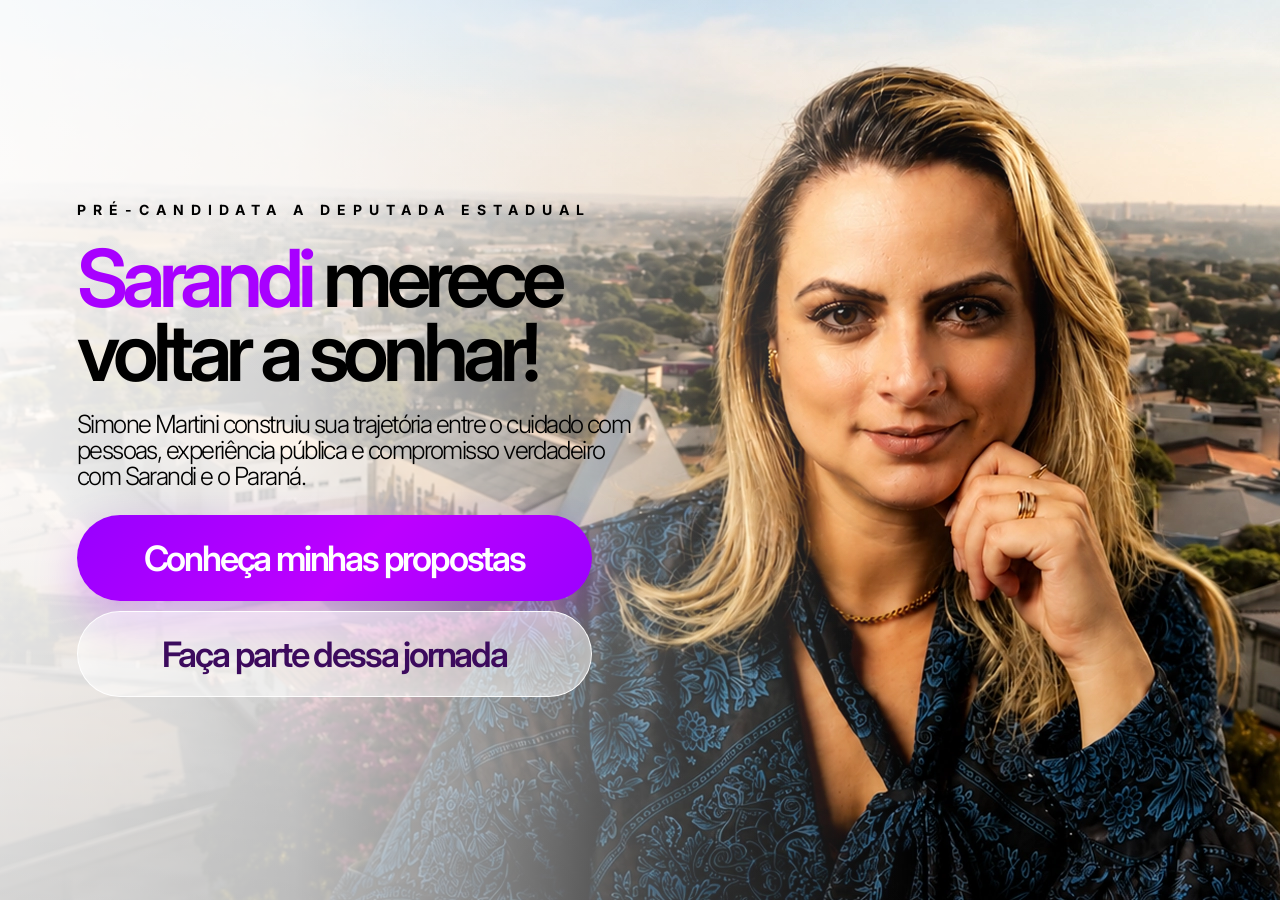
==== commit 09e41fb0: "Update index.html" ====
--- a/index.html
+++ b/index.html
@@ -3,6 +3,7 @@
 <head>
   <meta charset="UTF-8" />
   <meta name="viewport" content="width=device-width, initial-scale=1.0" />
+
   <title>Simone Martini | Pré-candidata a Deputada Estadual</title>
   <meta name="description" content="Simone Martini - Pré-candidata a deputada estadual. Sarandi merece voltar a sonhar." />
 
@@ -19,9 +20,15 @@
       --soft-bg: #f8f1fb;
     }
 
-    * { margin: 0; padding: 0; box-sizing: border-box; }
-
-    html { scroll-behavior: smooth; }
+    * {
+      margin: 0;
+      padding: 0;
+      box-sizing: border-box;
+    }
+
+    html {
+      scroll-behavior: smooth;
+    }
 
     body {
       font-family: "Inter", Arial, sans-serif;
@@ -30,7 +37,10 @@
       overflow-x: hidden;
     }
 
-    a { color: inherit; text-decoration: none; }
+    a {
+      color: inherit;
+      text-decoration: none;
+    }
 
     .hero {
       position: relative;
@@ -39,6 +49,7 @@
       overflow: hidden;
       display: flex;
       align-items: center;
+      background: var(--soft-bg);
       isolation: isolate;
     }
 
@@ -47,7 +58,7 @@
       inset: 0;
       width: 100%;
       height: 100%;
-      z-index: -3;
+      z-index: 1;
     }
 
     .hero__picture img {
@@ -55,21 +66,22 @@
       height: 100%;
       display: block;
       object-fit: cover;
-      object-position: center center;
+      object-position: center top;
     }
 
     .hero::before {
       content: "";
       position: absolute;
       inset: 0;
-      z-index: -2;
+      z-index: 2;
       pointer-events: none;
       background: linear-gradient(
         90deg,
-        rgba(255,255,255,.80) 0%,
-        rgba(255,255,255,.62) 26%,
-        rgba(255,255,255,.23) 49%,
-        rgba(255,255,255,0) 70%
+        rgba(255,255,255,.92) 0%,
+        rgba(255,255,255,.82) 23%,
+        rgba(255,255,255,.58) 38%,
+        rgba(255,255,255,.20) 55%,
+        rgba(255,255,255,0) 72%
       );
     }
 
@@ -77,20 +89,24 @@
       content: "";
       position: absolute;
       inset: 0;
-      z-index: -1;
+      z-index: 3;
       pointer-events: none;
       background: linear-gradient(
         180deg,
         rgba(255,255,255,.05) 0%,
         rgba(255,255,255,0) 54%,
-        rgba(0,0,0,.12) 100%
+        rgba(0,0,0,.10) 100%
       );
     }
 
     .hero__content {
-      width: min(100%, 1280px);
-      margin: 0 auto;
-      padding: 0 0 0 90px;
+      position: relative;
+      z-index: 4;
+      width: 100%;
+      max-width: 1280px;
+      margin: 0;
+      padding-left: clamp(56px, 6vw, 100px);
+      padding-right: 24px;
     }
 
     .hero__eyebrow {
@@ -100,26 +116,31 @@
       letter-spacing: 7px;
       text-transform: uppercase;
       margin-bottom: 24px;
+      color: #000;
     }
 
     .hero__title {
-      max-width: 660px;
+      max-width: 640px;
       font-size: 80px;
       line-height: .92;
       font-weight: 600;
       letter-spacing: -6px;
       margin-bottom: 23px;
-    }
-
-    .hero__title span { color: var(--purple); }
+      color: #000;
+    }
+
+    .hero__title span {
+      color: var(--purple);
+    }
 
     .hero__subtitle {
-      max-width: 580px;
+      max-width: 565px;
       font-size: 25px;
       line-height: 1.04;
       font-weight: 300;
       letter-spacing: -1.55px;
       margin-bottom: 26px;
+      color: #000;
     }
 
     .hero__actions {
@@ -145,7 +166,10 @@
       transition: transform .25s ease, filter .25s ease;
     }
 
-    .btn:hover { transform: translateY(-3px); filter: brightness(1.04); }
+    .btn:hover {
+      transform: translateY(-3px);
+      filter: brightness(1.04);
+    }
 
     .btn--primary {
       color: #fff;
@@ -175,45 +199,70 @@
     .reveal-4 { animation-delay: .58s; }
 
     @keyframes revealCascade {
-      to { opacity: 1; transform: translateY(0); filter: blur(0); }
+      to {
+        opacity: 1;
+        transform: translateY(0);
+        filter: blur(0);
+      }
     }
 
     @media (max-width: 900px) {
       .hero {
         min-height: 100svh;
-        align-items: flex-end;
-      }
-
-      .hero__picture img { object-position: top center; }
-
-      .hero::before {
+        display: block;
+        overflow: hidden;
+      }
+
+      .hero__picture {
+        position: relative;
+        inset: auto;
+        z-index: 1;
+        display: block;
+        width: 100%;
+        height: 54svh;
+        min-height: 390px;
+        max-height: 530px;
+        overflow: hidden;
+      }
+
+      .hero__picture::after {
+        content: "";
+        position: absolute;
+        left: 0;
+        right: 0;
+        bottom: -1px;
+        height: 145px;
+        pointer-events: none;
         background: linear-gradient(
           180deg,
-          rgba(0,0,0,0) 0%,
-          rgba(0,0,0,0) 34%,
-          rgba(248,241,251,.25) 49%,
-          rgba(248,241,251,.82) 62%,
-          rgba(248,241,251,.98) 78%,
+          rgba(248,241,251,0) 0%,
+          rgba(248,241,251,.70) 58%,
           #f8f1fb 100%
         );
       }
 
+      .hero__picture img {
+        object-fit: cover;
+        object-position: top center;
+      }
+
+      .hero::before,
       .hero::after {
-        background: radial-gradient(
-          circle at 50% 60%,
-          rgba(255,255,255,.65) 0%,
-          rgba(255,255,255,.27) 27%,
-          rgba(255,255,255,0) 50%
-        );
+        display: none;
       }
 
       .hero__content {
+        position: relative;
+        z-index: 2;
         width: 100%;
-        padding: 0 26px 54px;
+        max-width: none;
+        margin: 0;
+        padding: 22px 26px 56px;
         text-align: center;
         display: flex;
         flex-direction: column;
         align-items: center;
+        background: linear-gradient(180deg, #f8f1fb 0%, #fbf6ff 100%);
       }
 
       .hero__eyebrow {
@@ -259,18 +308,46 @@
     }
 
     @media (max-width: 390px) {
-      .hero__content { padding-left: 22px; padding-right: 22px; padding-bottom: 44px; }
-      .hero__title { font-size: 38px; }
-      .hero__subtitle { font-size: 14.5px; }
-      .btn { min-height: 66px; font-size: 23px; }
+      .hero__picture {
+        height: 50svh;
+        min-height: 360px;
+      }
+
+      .hero__content {
+        padding-left: 22px;
+        padding-right: 22px;
+        padding-bottom: 44px;
+      }
+
+      .hero__title {
+        font-size: 38px;
+      }
+
+      .hero__subtitle {
+        font-size: 14.5px;
+      }
+
+      .btn {
+        min-height: 66px;
+        font-size: 23px;
+      }
     }
 
     @media (prefers-reduced-motion: reduce) {
-      .reveal { animation: none; opacity: 1; transform: none; filter: none; }
-      .btn { transition: none; }
+      .reveal {
+        animation: none;
+        opacity: 1;
+        transform: none;
+        filter: none;
+      }
+
+      .btn {
+        transition: none;
+      }
     }
   </style>
 </head>
+
 <body>
   <main>
     <section class="hero" id="inicio" aria-label="Primeira seção Simone Martini">
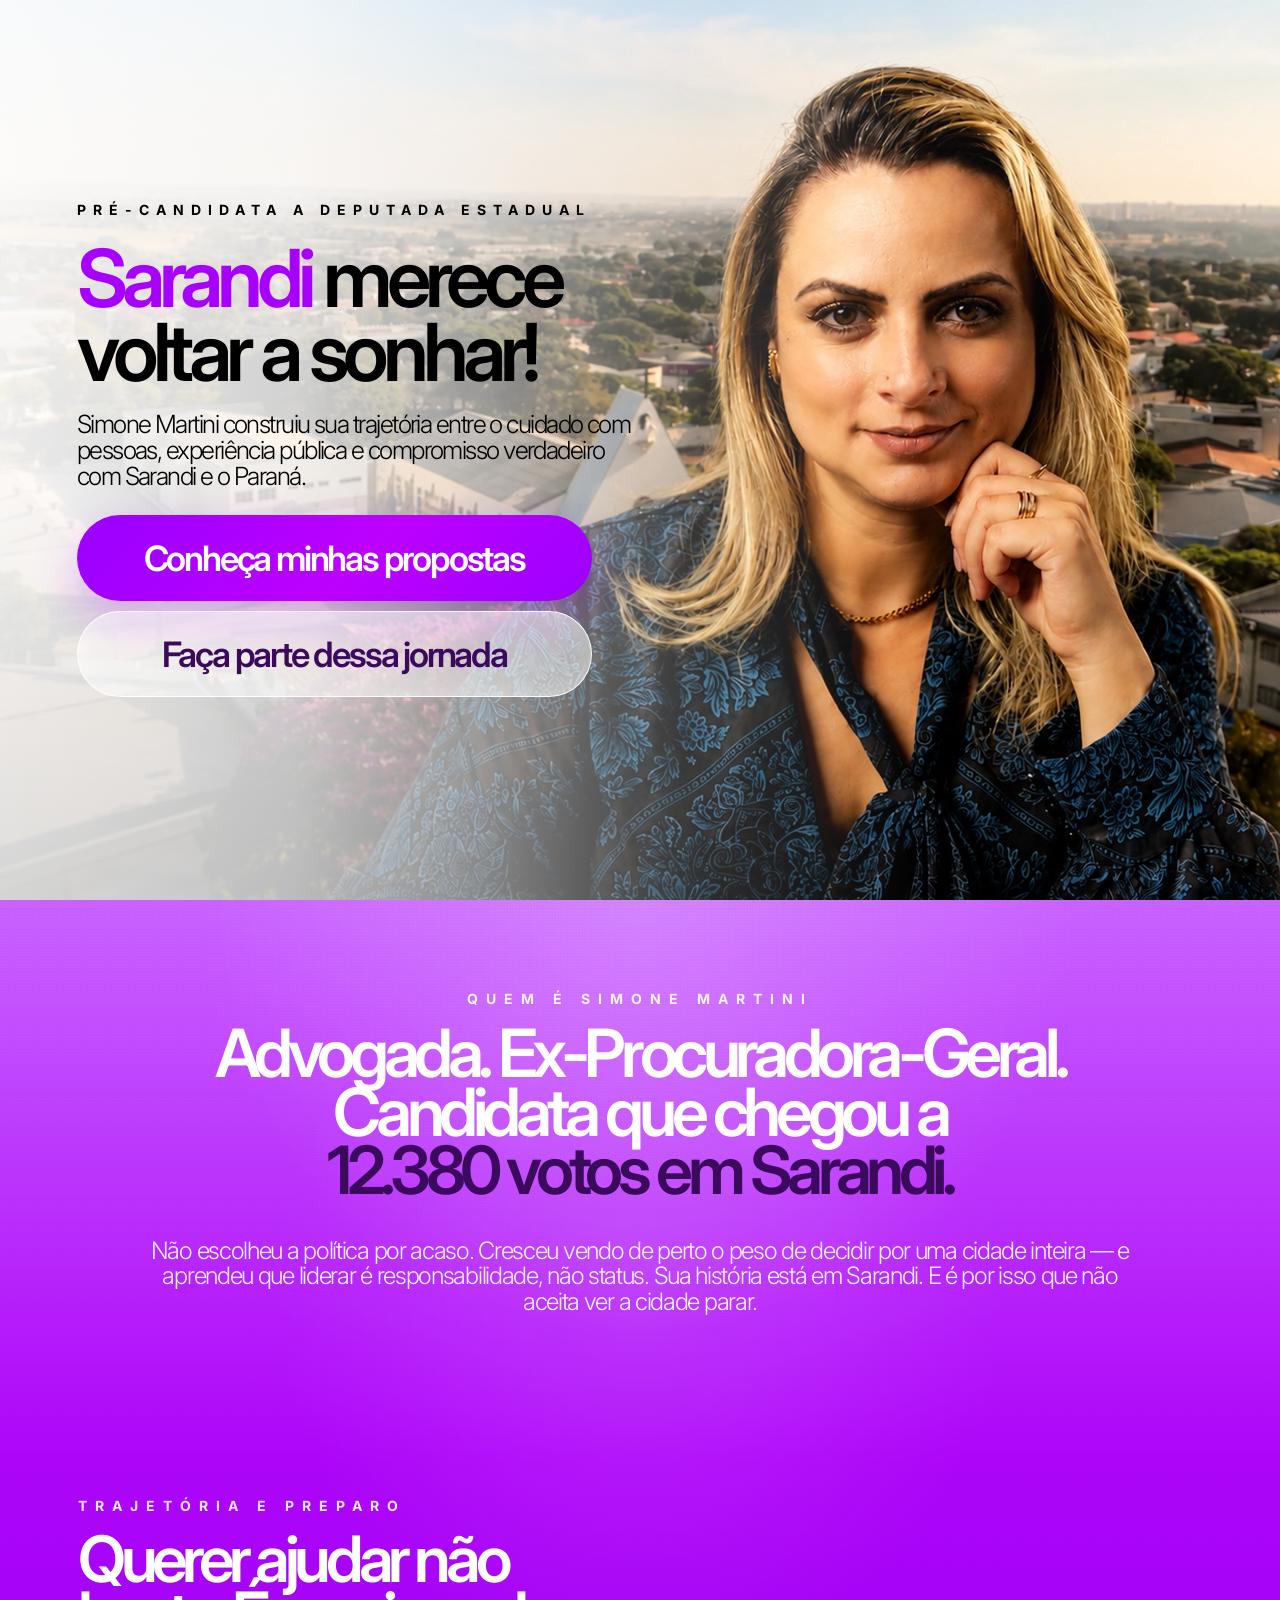
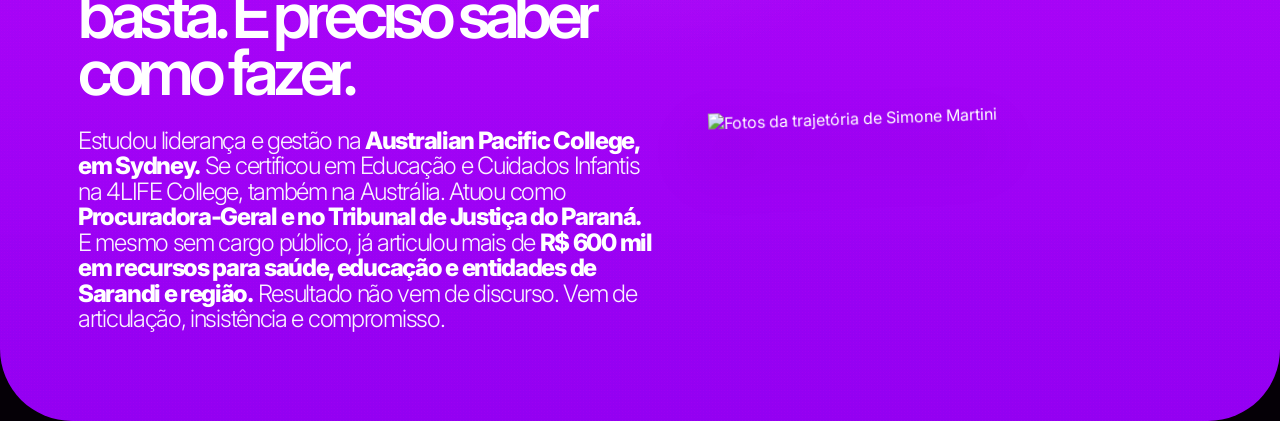
==== commit 8db188a0: "Update index.html" ====
--- a/index.html
+++ b/index.html
@@ -377,3 +377,337 @@
   </main>
 </body>
 </html>
+<!-- PARTE 2 E 3 - SIMONE MARTINI -->
+<style>
+  .simone-about {
+    width: 100%;
+    background: #050006;
+    padding: 0;
+    overflow: hidden;
+    font-family: "Inter", Arial, sans-serif;
+  }
+
+  .simone-about * {
+    box-sizing: border-box;
+  }
+
+  .simone-about-card {
+    width: 100%;
+    min-height: 100vh;
+    position: relative;
+    overflow: hidden;
+    color: #fff;
+    border-radius: 0 0 72px 72px;
+    padding: 92px 78px 90px;
+    background:
+      radial-gradient(circle at 50% 0%, rgba(255,255,255,.22) 0%, rgba(255,255,255,0) 34%),
+      linear-gradient(180deg, #c65cff 0%, #b000ff 50%, #9b00ff 100%);
+  }
+
+  .simone-about-card::before {
+    content: "";
+    position: absolute;
+    inset: 0;
+    opacity: .16;
+    pointer-events: none;
+    background-image: radial-gradient(rgba(255,255,255,.52) 1px, transparent 1px);
+    background-size: 3px 3px;
+    mix-blend-mode: overlay;
+  }
+
+  .simone-about-card::after {
+    content: "";
+    position: absolute;
+    inset: 0;
+    pointer-events: none;
+    background:
+      radial-gradient(circle at 50% 35%, rgba(255,255,255,.12), transparent 38%),
+      linear-gradient(180deg, rgba(255,255,255,.04), rgba(0,0,0,.05));
+  }
+
+  .simone-about-intro,
+  .simone-trajectory {
+    position: relative;
+    z-index: 2;
+  }
+
+  .simone-about-intro {
+    max-width: 1100px;
+    margin: 0 auto;
+    text-align: center;
+  }
+
+  .simone-eyebrow {
+    font-size: 14px;
+    line-height: 1;
+    font-weight: 700;
+    letter-spacing: 8px;
+    text-transform: uppercase;
+    color: rgba(255,255,255,.92);
+    margin-bottom: 18px;
+  }
+
+  .simone-about-title {
+    max-width: 1080px;
+    margin: 0 auto 38px;
+    color: #fff;
+    font-size: clamp(58px, 5.2vw, 82px);
+    line-height: .88;
+    font-weight: 600;
+    letter-spacing: -5.4px;
+  }
+
+  .simone-about-title span {
+    display: block;
+    color: #3c0a5d;
+  }
+
+  .simone-about-subtitle {
+    max-width: 990px;
+    margin: 0 auto;
+    color: rgba(255,255,255,.94);
+    font-size: 24px;
+    line-height: 1.06;
+    font-weight: 300;
+    letter-spacing: -1.3px;
+  }
+
+  .simone-trajectory {
+    margin-top: 185px;
+    display: grid;
+    grid-template-columns: minmax(0, 1.08fr) minmax(380px, .92fr);
+    align-items: center;
+    gap: 50px;
+  }
+
+  .simone-trajectory-text {
+    max-width: 650px;
+  }
+
+  .simone-trajectory-title {
+    color: #fff;
+    font-size: clamp(58px, 5vw, 82px);
+    line-height: .88;
+    font-weight: 600;
+    letter-spacing: -5.4px;
+    margin-bottom: 28px;
+  }
+
+  .simone-trajectory-description {
+    max-width: 630px;
+    color: rgba(255,255,255,.95);
+    font-size: 24px;
+    line-height: 1.06;
+    font-weight: 300;
+    letter-spacing: -1.3px;
+  }
+
+  .simone-trajectory-description strong {
+    font-weight: 800;
+    color: #fff;
+  }
+
+  .simone-photos {
+    display: flex;
+    justify-content: center;
+    align-items: center;
+  }
+
+  .simone-photos img {
+    width: min(100%, 540px);
+    height: auto;
+    display: block;
+    filter: drop-shadow(0 30px 30px rgba(0,0,0,.32));
+    transform: rotate(-2deg);
+  }
+
+  .simone-reveal {
+    opacity: 0;
+    transform: translateY(46px);
+    filter: blur(18px);
+    transition:
+      opacity .9s cubic-bezier(.18,.78,.22,1),
+      transform .9s cubic-bezier(.18,.78,.22,1),
+      filter .9s cubic-bezier(.18,.78,.22,1);
+  }
+
+  .simone-reveal.is-visible {
+    opacity: 1;
+    transform: translateY(0);
+    filter: blur(0);
+  }
+
+  @media (max-width: 900px) {
+    .simone-about-card {
+      min-height: auto;
+      border-radius: 0 0 42px 42px;
+      padding: 46px 38px 54px;
+      background:
+        radial-gradient(circle at 50% 0%, rgba(255,255,255,.22) 0%, rgba(255,255,255,0) 38%),
+        linear-gradient(180deg, #c85cff 0%, #ad00ff 54%, #9b00ff 100%);
+    }
+
+    .simone-about-intro {
+      text-align: left;
+      max-width: 100%;
+    }
+
+    .simone-eyebrow {
+      font-size: 7px;
+      letter-spacing: 5px;
+      margin-bottom: 16px;
+    }
+
+    .simone-about-title {
+      font-size: 40px;
+      line-height: .92;
+      letter-spacing: -3.1px;
+      max-width: 340px;
+      margin: 0 0 132px;
+    }
+
+    .simone-about-title span {
+      display: inline;
+      color: #fff;
+    }
+
+    .simone-about-subtitle {
+      display: none;
+    }
+
+    .simone-trajectory {
+      margin-top: 0;
+      display: flex;
+      flex-direction: column;
+      gap: 46px;
+    }
+
+    .simone-photos {
+      order: 1;
+      width: 100%;
+    }
+
+    .simone-photos img {
+      width: min(100%, 340px);
+      transform: none;
+      filter: drop-shadow(0 24px 22px rgba(0,0,0,.28));
+    }
+
+    .simone-trajectory-text {
+      order: 2;
+      max-width: 100%;
+    }
+
+    .simone-trajectory-text .simone-eyebrow {
+      text-align: center;
+      margin-bottom: 46px;
+    }
+
+    .simone-trajectory-title {
+      font-size: 40px;
+      line-height: .92;
+      letter-spacing: -3.1px;
+      margin-bottom: 26px;
+    }
+
+    .simone-trajectory-description {
+      max-width: 100%;
+      font-size: 15px;
+      line-height: 1.05;
+      letter-spacing: -.9px;
+    }
+  }
+
+  @media (max-width: 390px) {
+    .simone-about-card {
+      padding: 42px 34px 50px;
+    }
+
+    .simone-about-title,
+    .simone-trajectory-title {
+      font-size: 37px;
+    }
+
+    .simone-trajectory-description {
+      font-size: 14.5px;
+    }
+
+    .simone-photos img {
+      width: min(100%, 315px);
+    }
+  }
+
+  @media (prefers-reduced-motion: reduce) {
+    .simone-reveal {
+      opacity: 1;
+      transform: none;
+      filter: none;
+      transition: none;
+    }
+  }
+</style>
+
+<section class="simone-about" id="sobre">
+  <div class="simone-about-card">
+
+    <div class="simone-about-intro simone-reveal">
+      <p class="simone-eyebrow">Quem é Simone Martini</p>
+
+      <h2 class="simone-about-title">
+        Advogada. Ex-Procuradora-Geral. Candidata que chegou a
+        <span>12.380 votos em Sarandi.</span>
+      </h2>
+
+      <p class="simone-about-subtitle">
+        Não escolheu a política por acaso. Cresceu vendo de perto o peso de decidir por uma cidade inteira — e aprendeu que liderar é responsabilidade, não status. Sua história está em Sarandi. E é por isso que não aceita ver a cidade parar.
+      </p>
+    </div>
+
+    <div class="simone-trajectory">
+      <div class="simone-trajectory-text simone-reveal">
+        <p class="simone-eyebrow">Trajetória e preparo</p>
+
+        <h2 class="simone-trajectory-title">
+          Querer ajudar não basta. É preciso saber como fazer.
+        </h2>
+
+        <p class="simone-trajectory-description">
+          Estudou liderança e gestão na <strong>Australian Pacific College, em Sydney.</strong>
+          Se certificou em Educação e Cuidados Infantis na 4LIFE College, também na Austrália.
+          Atuou como <strong>Procuradora-Geral e no Tribunal de Justiça do Paraná.</strong>
+          E mesmo sem cargo público, já articulou mais de <strong>R$ 600 mil em recursos para saúde, educação e entidades de Sarandi e região.</strong>
+          Resultado não vem de discurso. Vem de articulação, insistência e compromisso.
+        </p>
+      </div>
+
+      <div class="simone-photos simone-reveal">
+        <img src="./assets/img/photos-1.png" alt="Fotos da trajetória de Simone Martini">
+      </div>
+    </div>
+
+  </div>
+</section>
+
+<script>
+  document.addEventListener("DOMContentLoaded", function () {
+    const items = document.querySelectorAll(".simone-reveal");
+
+    const observer = new IntersectionObserver(function (entries) {
+      entries.forEach(function (entry, index) {
+        if (entry.isIntersecting) {
+          setTimeout(function () {
+            entry.target.classList.add("is-visible");
+          }, index * 130);
+
+          observer.unobserve(entry.target);
+        }
+      });
+    }, {
+      threshold: 0.16
+    });
+
+    items.forEach(function (item) {
+      observer.observe(item);
+    });
+  });
+</script>
